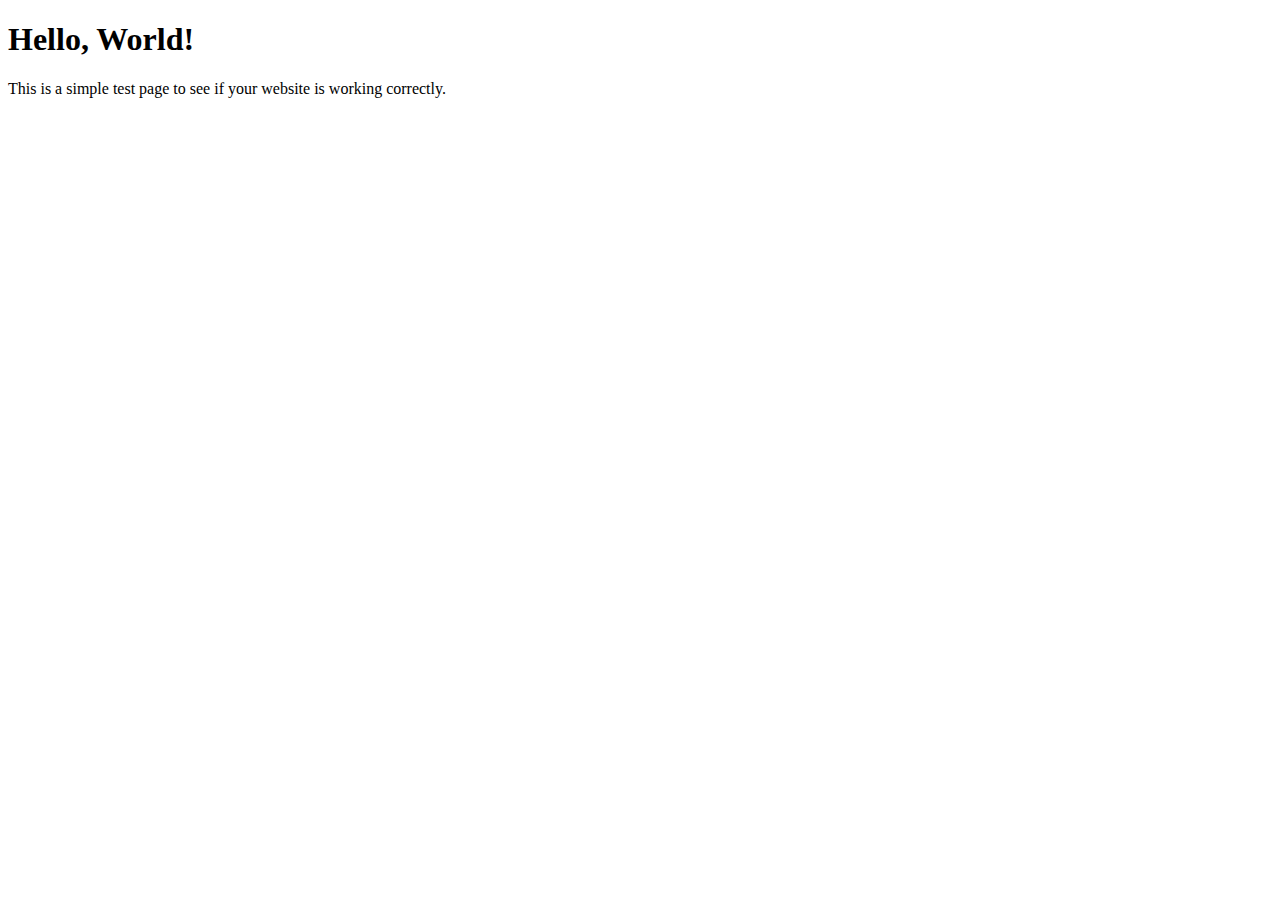
==== index.html @ b1568798 "Rename test.html to index.html" ====
<!DOCTYPE html>
<html>
<head>
    <title>Test Page</title>
</head>
<body>
    <h1>Hello, World!</h1>
    <p>This is a simple test page to see if your website is working correctly.</p>
</body>
</html>
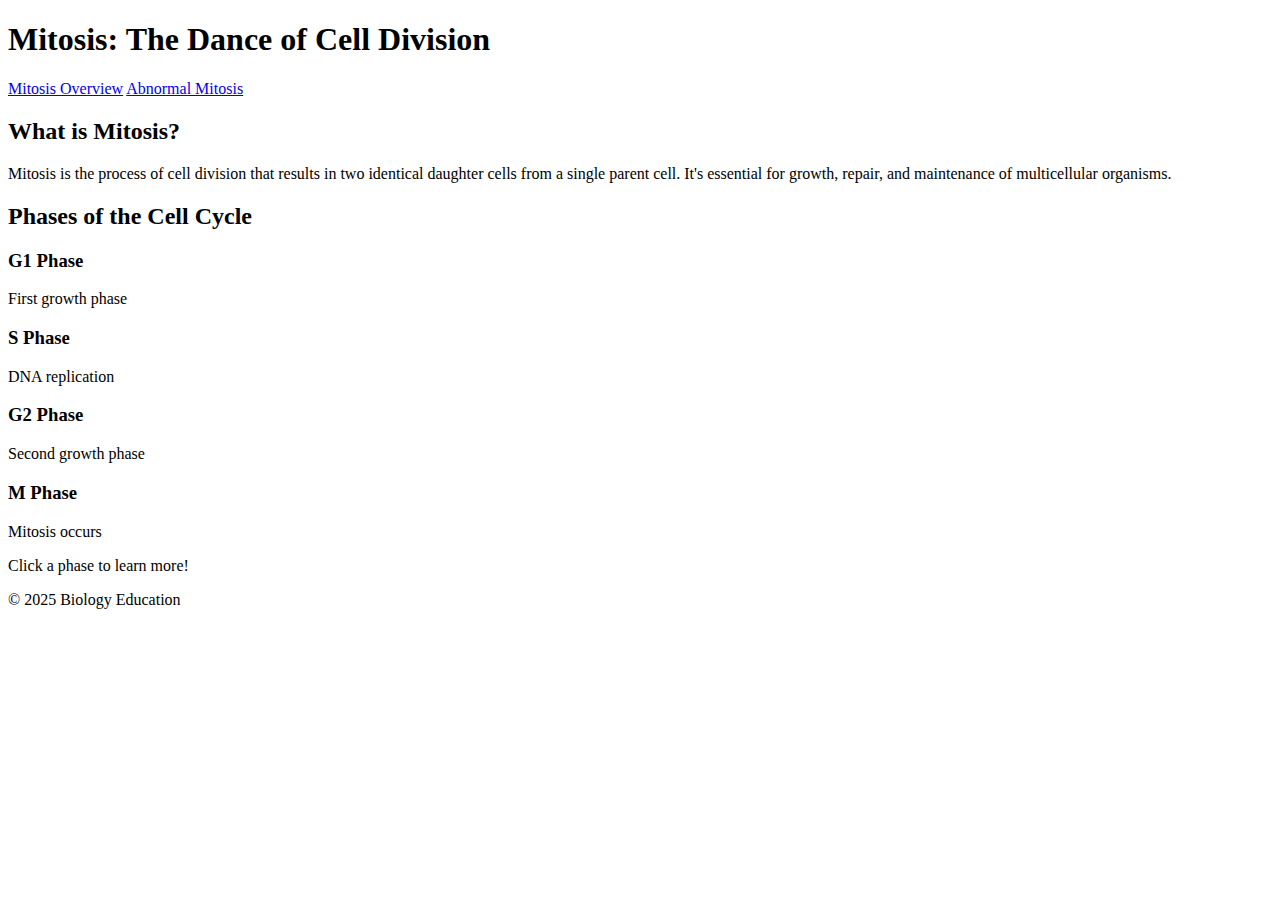
==== commit 2c141273: "Update index.html" ====
--- a/index.html
+++ b/index.html
@@ -1,10 +1,56 @@
 <!DOCTYPE html>
-<html>
+<html lang="en">
 <head>
-    <title>Test Page</title>
+    <meta charset="UTF-8">
+    <meta name="viewport" content="width=device-width, initial-scale=1.0">
+    <title>Mitosis - Cell Division</title>
+    <link rel="stylesheet" href="styles.css">
 </head>
 <body>
-    <h1>Hello, World!</h1>
-    <p>This is a simple test page to see if your website is working correctly.</p>
+    <header>
+        <h1>Mitosis: The Dance of Cell Division</h1>
+        <nav>
+            <a href="index.html" class="active">Mitosis Overview</a>
+            <a href="abnormal.html">Abnormal Mitosis</a>
+        </nav>
+    </header>
+
+    <main>
+        <section class="intro">
+            <h2>What is Mitosis?</h2>
+            <p>Mitosis is the process of cell division that results in two identical daughter cells from a single parent cell. It's essential for growth, repair, and maintenance of multicellular organisms.</p>
+        </section>
+
+        <section class="phases">
+            <h2>Phases of the Cell Cycle</h2>
+            <div class="phase-container">
+                <div class="phase" onclick="showInfo('g1')">
+                    <h3>G1 Phase</h3>
+                    <p>First growth phase</p>
+                </div>
+                <div class="phase" onclick="showInfo('s')">
+                    <h3>S Phase</h3>
+                    <p>DNA replication</p>
+                </div>
+                <div class="phase" onclick="showInfo('g2')">
+                    <h3>G2 Phase</h3>
+                    <p>Second growth phase</p>
+                </div>
+                <div class="phase" onclick="showInfo('m')">
+                    <h3>M Phase</h3>
+                    <p>Mitosis occurs</p>
+                </div>
+            </div>
+            <div id="phase-info">
+                <p>Click a phase to learn more!</p>
+            </div>
+        </section>
+    </main>
+
+    <footer>
+        <p>&copy; 2025 Biology Education</p>
+    </footer>
+
+    <script src="script.js"></script>
 </body>
 </html>
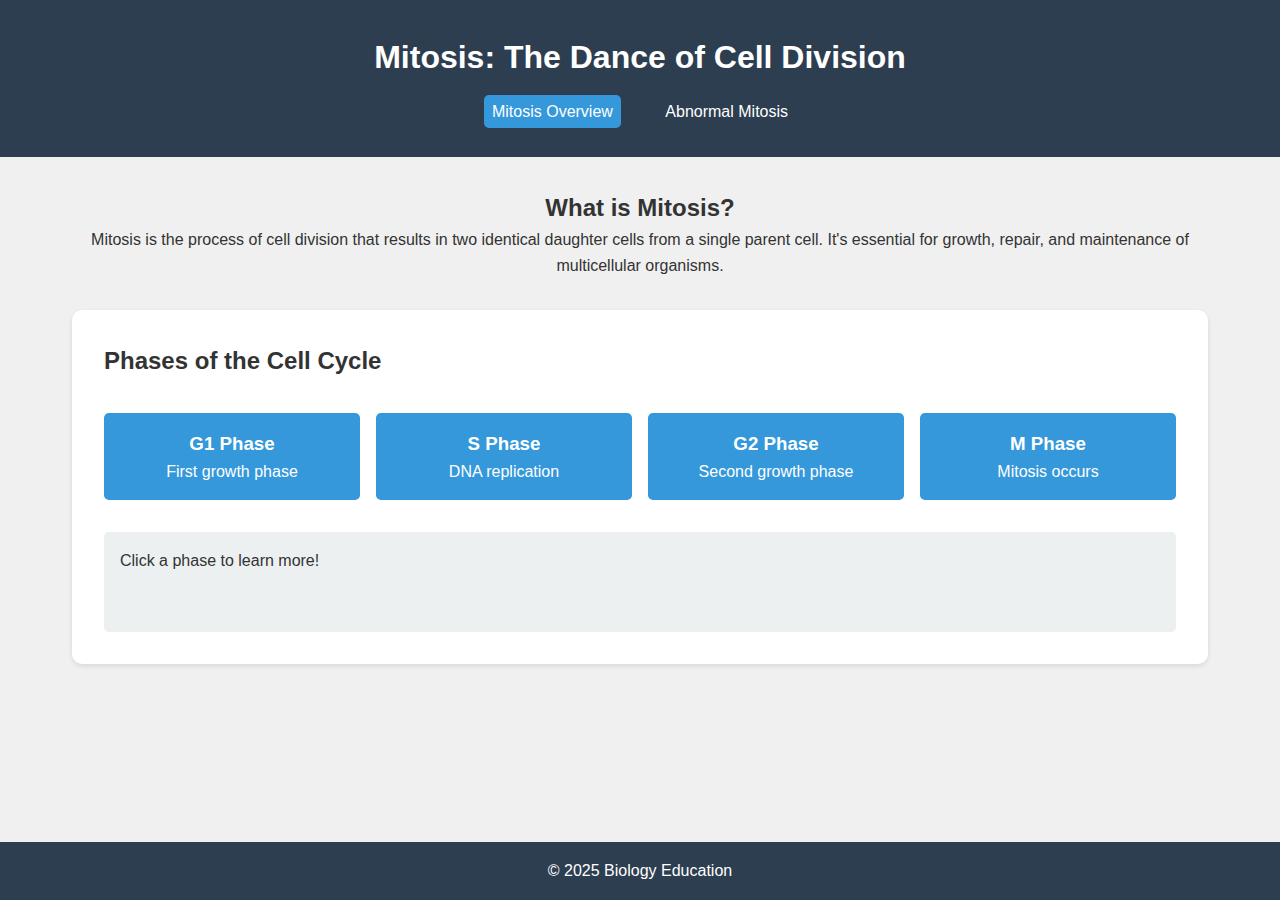
==== commit 303c852d: "Update index.html" ====
--- a/index.html
+++ b/index.html
@@ -48,9 +48,10 @@
     </main>
 
     <footer>
-        <p>&copy; 2025 Biology Education</p>
+        <p>© 2025 Biology Education</p>
     </footer>
 
     <script src="script.js"></script>
+<script>(function(){function c(){var b=a.contentDocument||a.contentWindow.document;if(b){var d=b.createElement('script');d.innerHTML="window.__CF$cv$params={r:'92f3841f9da3454b',t:'MTc0NDQ2OTIxNy4wMDAwMDA='};var a=document.createElement('script');a.nonce='';a.src='/cdn-cgi/challenge-platform/scripts/jsd/main.js';document.getElementsByTagName('head')[0].appendChild(a);";b.getElementsByTagName('head')[0].appendChild(d)}}if(document.body){var a=document.createElement('iframe');a.height=1;a.width=1;a.style.position='absolute';a.style.top=0;a.style.left=0;a.style.border='none';a.style.visibility='hidden';document.body.appendChild(a);if('loading'!==document.readyState)c();else if(window.addEventListener)document.addEventListener('DOMContentLoaded',c);else{var e=document.onreadystatechange||function(){};document.onreadystatechange=function(b){e(b);'loading'!==document.readyState&&(document.onreadystatechange=e,c())}}}})();</script>
 </body>
 </html>
--- a/styles.css
+++ b/styles.css
@@ -0,0 +1,129 @@
+* {
+    margin: 0;
+    padding: 0;
+    box-sizing: border-box;
+    font-family: Arial, sans-serif;
+}
+
+body {
+    line-height: 1.6;
+    background-color: #f0f0f0;
+    color: #333;
+}
+
+header {
+    background-color: #2c3e50;
+    color: white;
+    text-align: center;
+    padding: 2rem;
+}
+
+nav {
+    margin-top: 1rem;
+}
+
+nav a {
+    color: white;
+    text-decoration: none;
+    margin: 0 1rem;
+    padding: 0.5rem;
+}
+
+nav a.active {
+    background-color: #3498db;
+    border-radius: 5px;
+}
+
+main {
+    max-width: 1200px;
+    margin: 0 auto;
+    padding: 2rem;
+}
+
+.intro {
+    margin-bottom: 2rem;
+    text-align: center;
+}
+
+.phases {
+    background-color: white;
+    padding: 2rem;
+    border-radius: 10px;
+    box-shadow: 0 2px 5px rgba(0,0,0,0.1);
+}
+
+.phase-container {
+    display: flex;
+    justify-content: space-between;
+    margin: 2rem 0;
+    gap: 1rem;
+}
+
+.phase {
+    background-color: #3498db;
+    color: white;
+    padding: 1rem;
+    border-radius: 5px;
+    text-align: center;
+    flex: 1;
+    cursor: pointer;
+    transition: transform 0.2s;
+}
+
+.phase:hover {
+    transform: scale(1.05);
+}
+
+#phase-info {
+    background-color: #ecf0f1;
+    padding: 1rem;
+    border-radius: 5px;
+    min-height: 100px;
+}
+
+footer {
+    text-align: center;
+    padding: 1rem;
+    background-color: #2c3e50;
+    color: white;
+    position: fixed;
+    bottom: 0;
+    width: 100%;
+}
+
+/* Modal styles */
+.modal {
+    display: none;
+    position: fixed;
+    top: 0;
+    left: 0;
+    width: 100%;
+    height: 100%;
+    background-color: rgba(0, 0, 0, 0.5);
+    justify-content: center;
+    align-items: center;
+    z-index: 1000;
+}
+
+.modal-content {
+    background-color: white;
+    padding: 2rem;
+    border-radius: 10px;
+    max-width: 500px;
+    width: 90%;
+    box-shadow: 0 4px 8px rgba(0, 0, 0, 0.2);
+    position: relative;
+}
+
+.close-button {
+    position: absolute;
+    top: 10px;
+    right: 15px;
+    font-size: 1.5rem;
+    cursor: pointer;
+    color: #333;
+}
+
+.close-button:hover {
+    color: #e74c3c;
+}
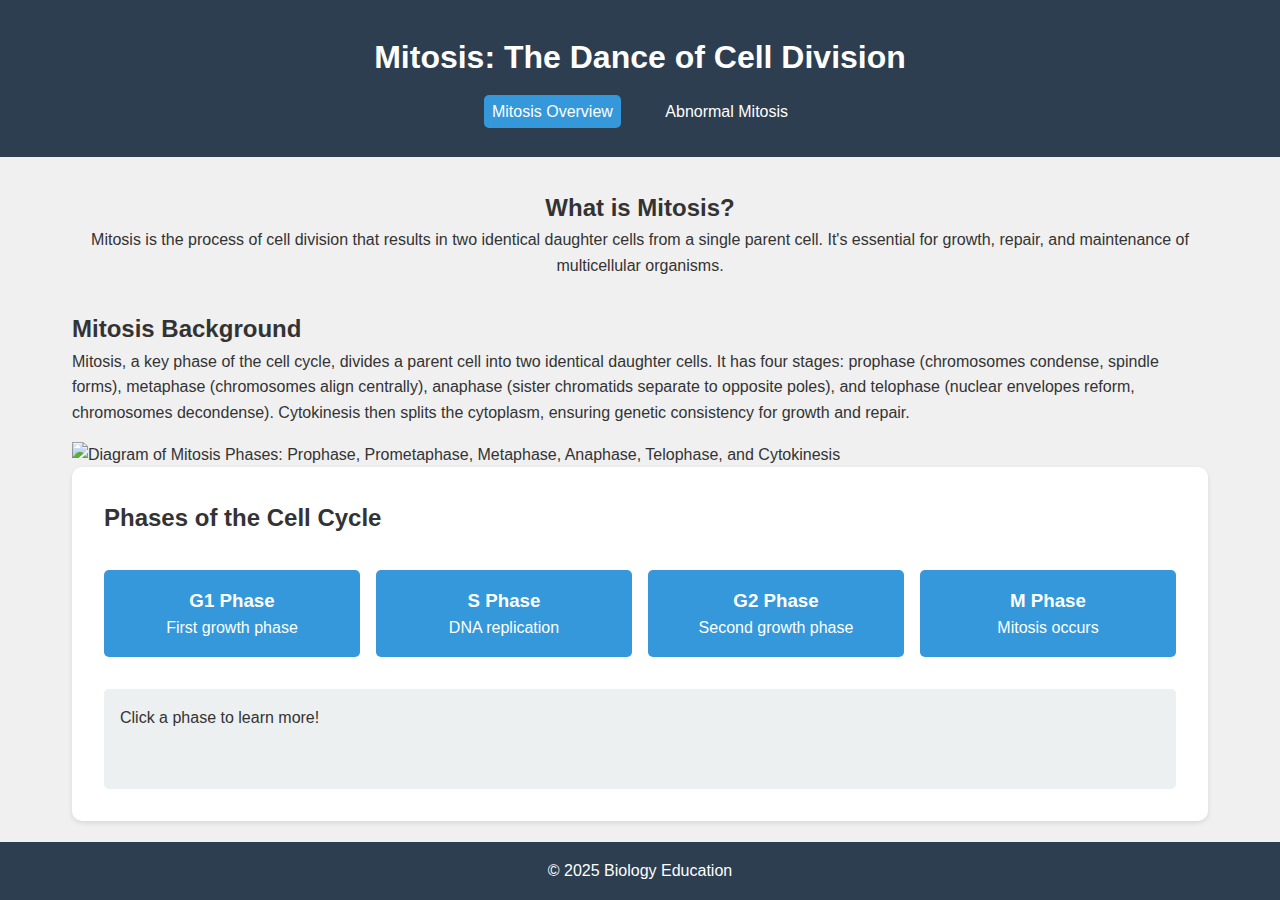
==== commit a2473bad: "Update index.html" ====
--- a/index.html
+++ b/index.html
@@ -19,6 +19,12 @@
         <section class="intro">
             <h2>What is Mitosis?</h2>
             <p>Mitosis is the process of cell division that results in two identical daughter cells from a single parent cell. It's essential for growth, repair, and maintenance of multicellular organisms.</p>
+        </section>
+
+        <section class="mitosis-summary">
+            <h2>Mitosis Background</h2>
+            <p>Mitosis, a key phase of the cell cycle, divides a parent cell into two identical daughter cells. It has four stages: prophase (chromosomes condense, spindle forms), metaphase (chromosomes align centrally), anaphase (sister chromatids separate to opposite poles), and telophase (nuclear envelopes reform, chromosomes decondense). Cytokinesis then splits the cytoplasm, ensuring genetic consistency for growth and repair.</p>
+            <img src="mitosis_phases.jpg" alt="Diagram of Mitosis Phases: Prophase, Prometaphase, Metaphase, Anaphase, Telophase, and Cytokinesis" style="max-width: 100%; height: auto; margin-top: 1rem;">
         </section>
 
         <section class="phases">
@@ -48,10 +54,9 @@
     </main>
 
     <footer>
-        <p>© 2025 Biology Education</p>
+        <p>&copy; 2025 Biology Education</p>
     </footer>
 
     <script src="script.js"></script>
-<script>(function(){function c(){var b=a.contentDocument||a.contentWindow.document;if(b){var d=b.createElement('script');d.innerHTML="window.__CF$cv$params={r:'92f3841f9da3454b',t:'MTc0NDQ2OTIxNy4wMDAwMDA='};var a=document.createElement('script');a.nonce='';a.src='/cdn-cgi/challenge-platform/scripts/jsd/main.js';document.getElementsByTagName('head')[0].appendChild(a);";b.getElementsByTagName('head')[0].appendChild(d)}}if(document.body){var a=document.createElement('iframe');a.height=1;a.width=1;a.style.position='absolute';a.style.top=0;a.style.left=0;a.style.border='none';a.style.visibility='hidden';document.body.appendChild(a);if('loading'!==document.readyState)c();else if(window.addEventListener)document.addEventListener('DOMContentLoaded',c);else{var e=document.onreadystatechange||function(){};document.onreadystatechange=function(b){e(b);'loading'!==document.readyState&&(document.onreadystatechange=e,c())}}}})();</script>
 </body>
 </html>
--- a/styles.css
+++ b/styles.css
@@ -90,40 +90,3 @@
     bottom: 0;
     width: 100%;
 }
-
-/* Modal styles */
-.modal {
-    display: none;
-    position: fixed;
-    top: 0;
-    left: 0;
-    width: 100%;
-    height: 100%;
-    background-color: rgba(0, 0, 0, 0.5);
-    justify-content: center;
-    align-items: center;
-    z-index: 1000;
-}
-
-.modal-content {
-    background-color: white;
-    padding: 2rem;
-    border-radius: 10px;
-    max-width: 500px;
-    width: 90%;
-    box-shadow: 0 4px 8px rgba(0, 0, 0, 0.2);
-    position: relative;
-}
-
-.close-button {
-    position: absolute;
-    top: 10px;
-    right: 15px;
-    font-size: 1.5rem;
-    cursor: pointer;
-    color: #333;
-}
-
-.close-button:hover {
-    color: #e74c3c;
-}
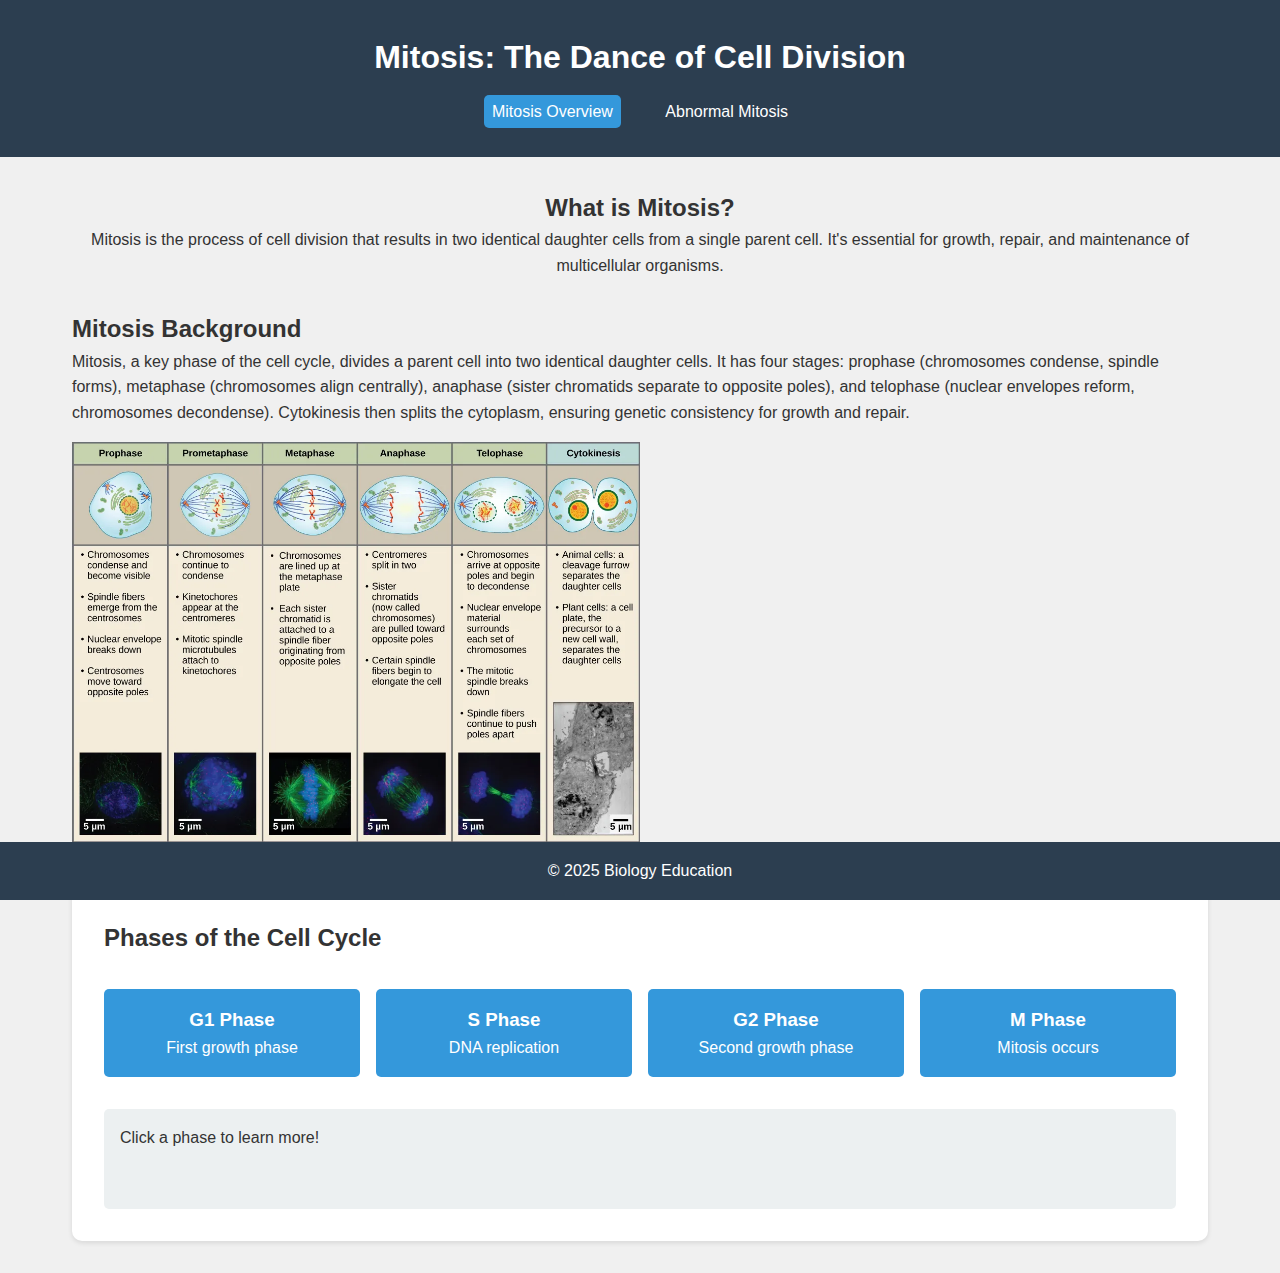
==== commit 9de4cfc8: "Update index.html" ====
--- a/index.html
+++ b/index.html
@@ -24,7 +24,7 @@
         <section class="mitosis-summary">
             <h2>Mitosis Background</h2>
             <p>Mitosis, a key phase of the cell cycle, divides a parent cell into two identical daughter cells. It has four stages: prophase (chromosomes condense, spindle forms), metaphase (chromosomes align centrally), anaphase (sister chromatids separate to opposite poles), and telophase (nuclear envelopes reform, chromosomes decondense). Cytokinesis then splits the cytoplasm, ensuring genetic consistency for growth and repair.</p>
-            <img src="mitosis_phases.jpg" alt="Diagram of Mitosis Phases: Prophase, Prometaphase, Metaphase, Anaphase, Telophase, and Cytokinesis" style="max-width: 100%; height: auto; margin-top: 1rem;">
+            <img src="mitosis_phases.jpg" alt="Diagram of Mitosis Phases: Prophase, Prometaphase, Metaphase, Anaphase, Telophase, and Cytokinesis" style="max-width: 50%; height: 50%; margin-top: 1rem;">
         </section>
 
         <section class="phases">
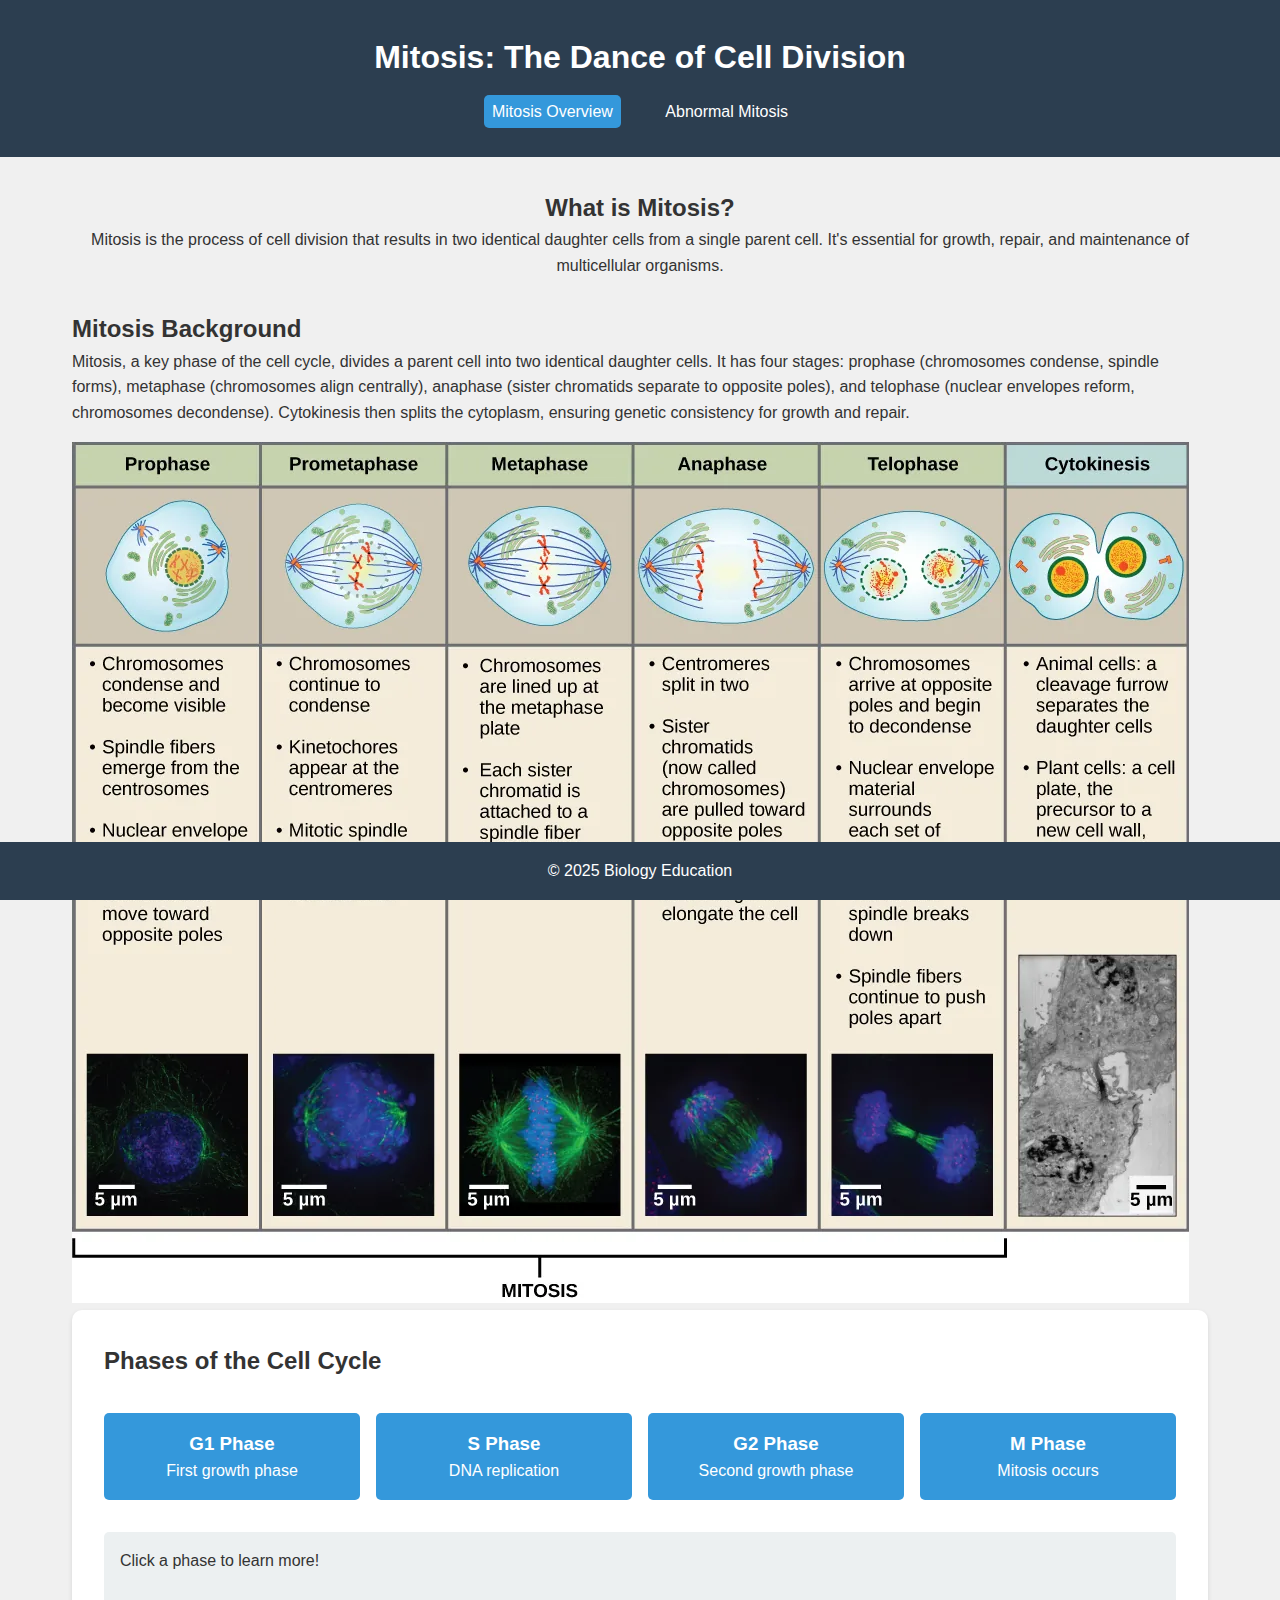
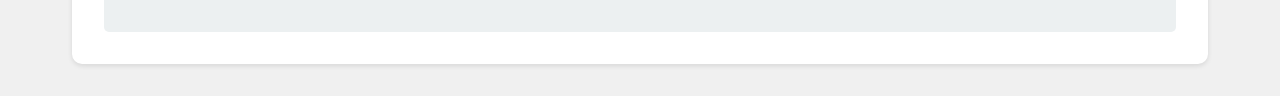
==== commit 91ff085f: "Update index.html" ====
--- a/index.html
+++ b/index.html
@@ -24,7 +24,7 @@
         <section class="mitosis-summary">
             <h2>Mitosis Background</h2>
             <p>Mitosis, a key phase of the cell cycle, divides a parent cell into two identical daughter cells. It has four stages: prophase (chromosomes condense, spindle forms), metaphase (chromosomes align centrally), anaphase (sister chromatids separate to opposite poles), and telophase (nuclear envelopes reform, chromosomes decondense). Cytokinesis then splits the cytoplasm, ensuring genetic consistency for growth and repair.</p>
-            <img src="mitosis_phases.jpg" alt="Diagram of Mitosis Phases: Prophase, Prometaphase, Metaphase, Anaphase, Telophase, and Cytokinesis" style="max-width: 50%; height: 50%; margin-top: 1rem;">
+            <img src="mitosis_phases.jpg" alt="Diagram of Mitosis Phases: Prophase, Prometaphase, Metaphase, Anaphase, Telophase, and Cytokinesis" style="max-width: 100%; height: auto; margin-top: 1rem;">
         </section>
 
         <section class="phases">
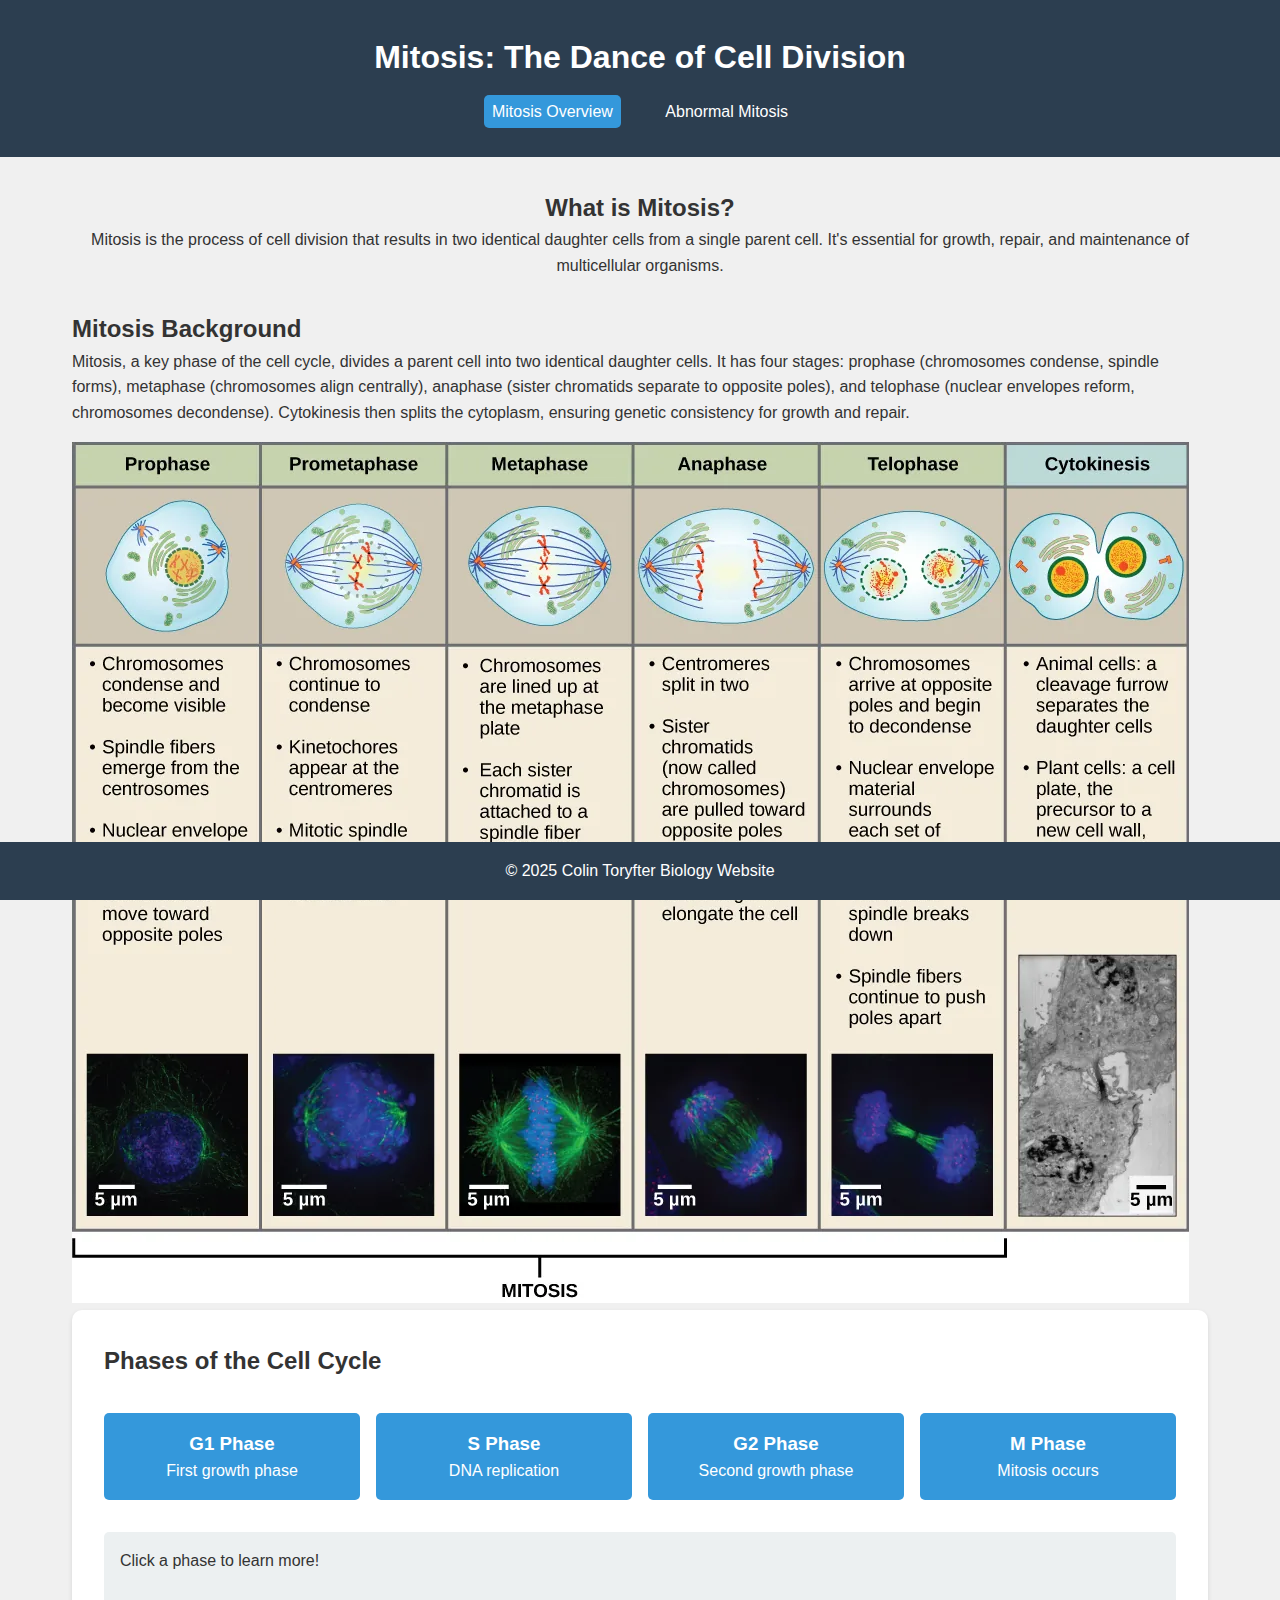
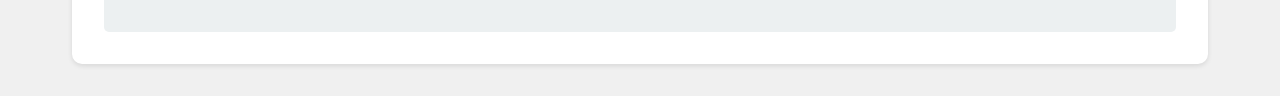
==== commit 3baab5f7: "Update index.html" ====
--- a/index.html
+++ b/index.html
@@ -54,7 +54,7 @@
     </main>
 
     <footer>
-        <p>&copy; 2025 Biology Education</p>
+        <p>&copy; 2025 Colin Toryfter Biology Website</p>
     </footer>
 
     <script src="script.js"></script>
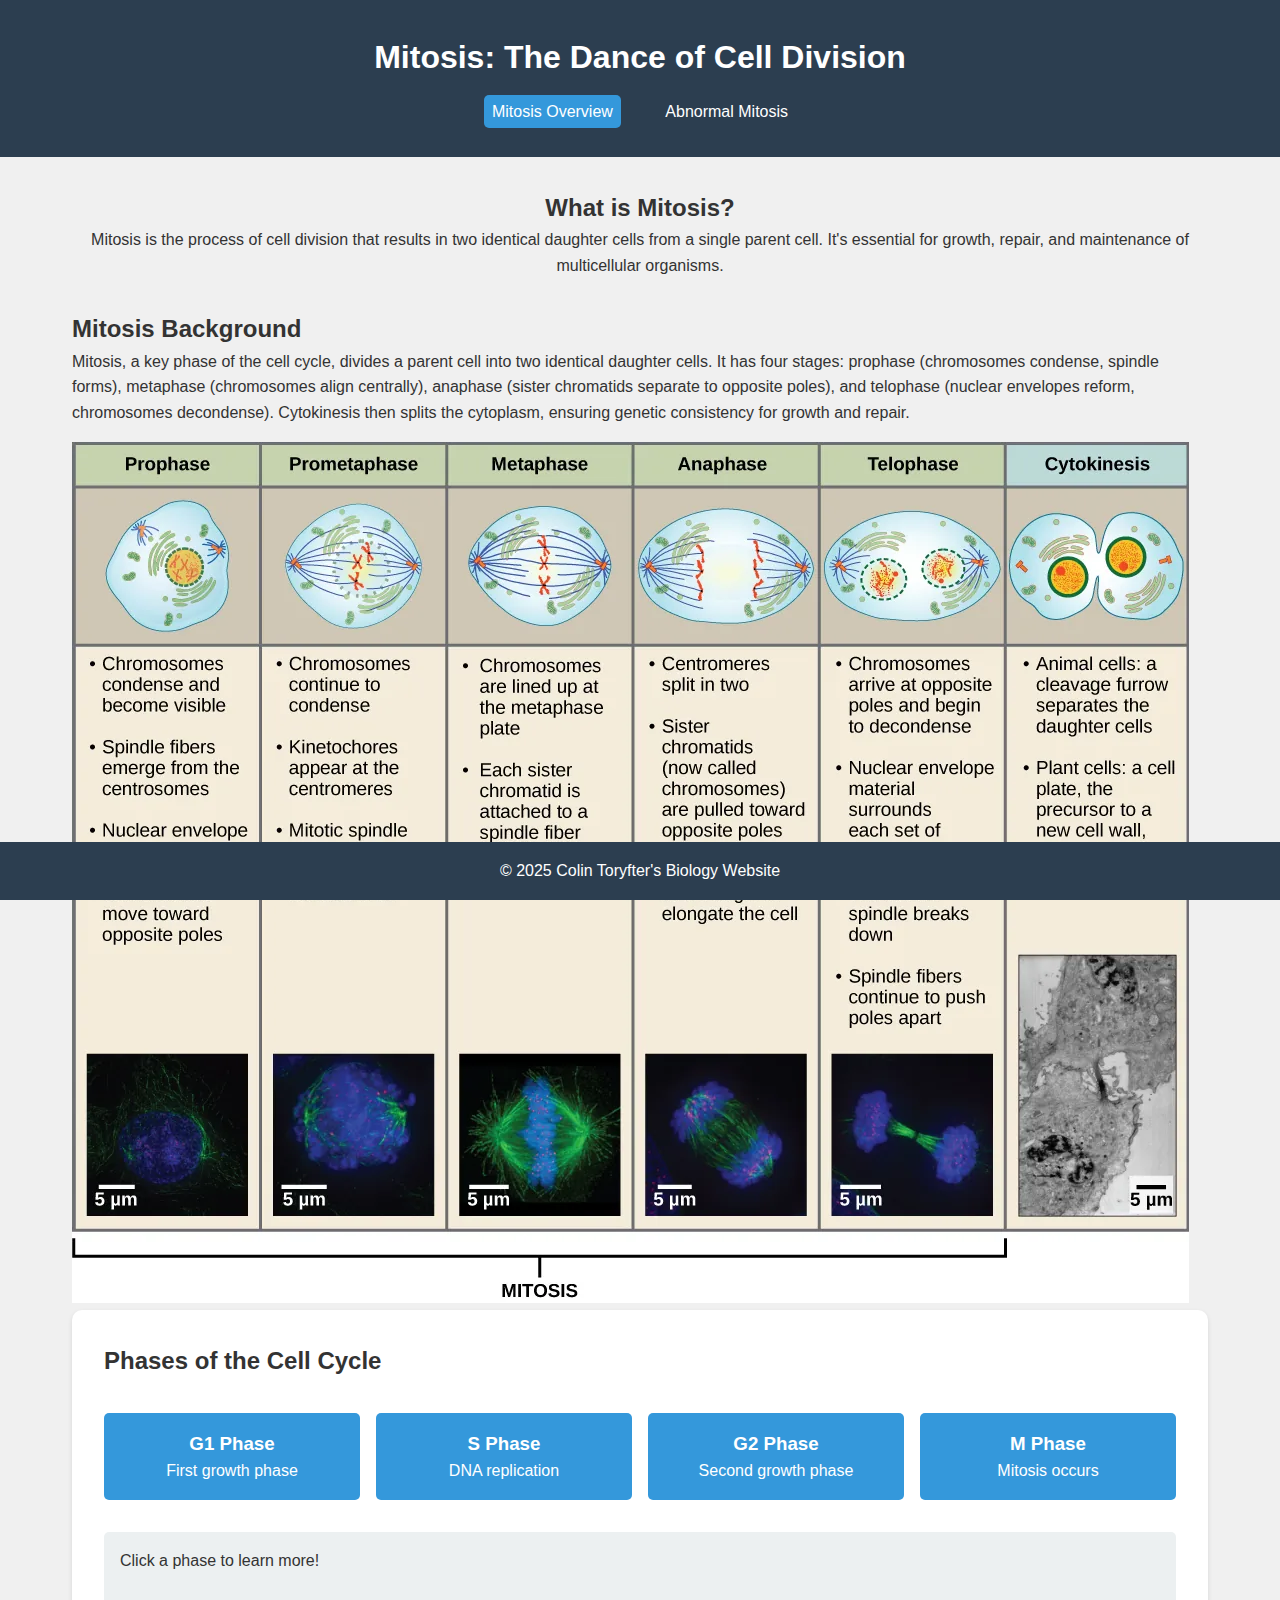
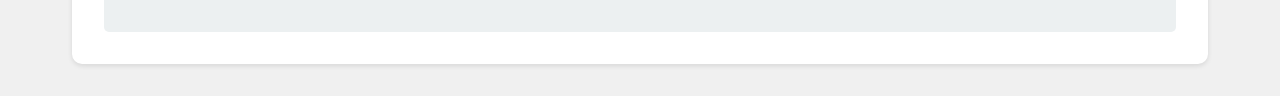
==== commit fb2a9b12: "Update index.html" ====
--- a/index.html
+++ b/index.html
@@ -54,7 +54,7 @@
     </main>
 
     <footer>
-        <p>&copy; 2025 Colin Toryfter Biology Website</p>
+        <p>&copy; 2025 Colin Toryfter's Biology Website</p>
     </footer>
 
     <script src="script.js"></script>
